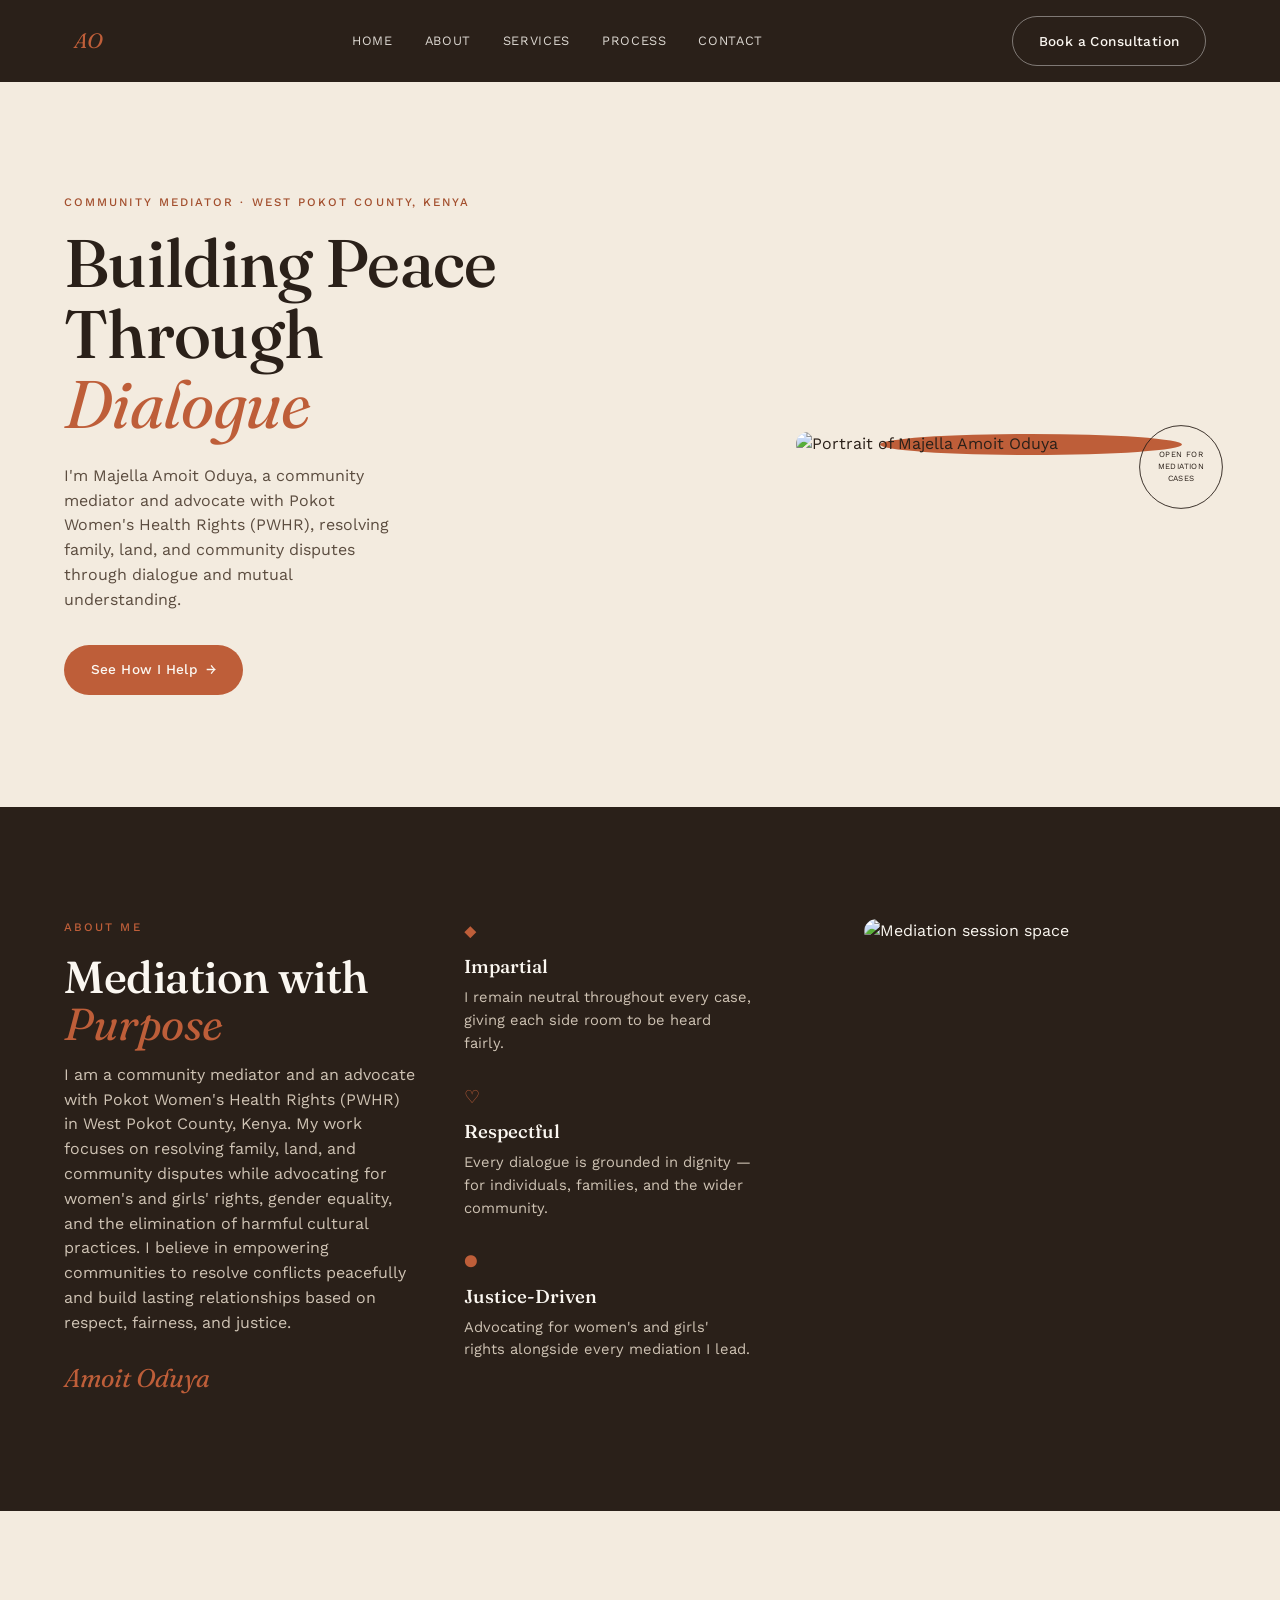
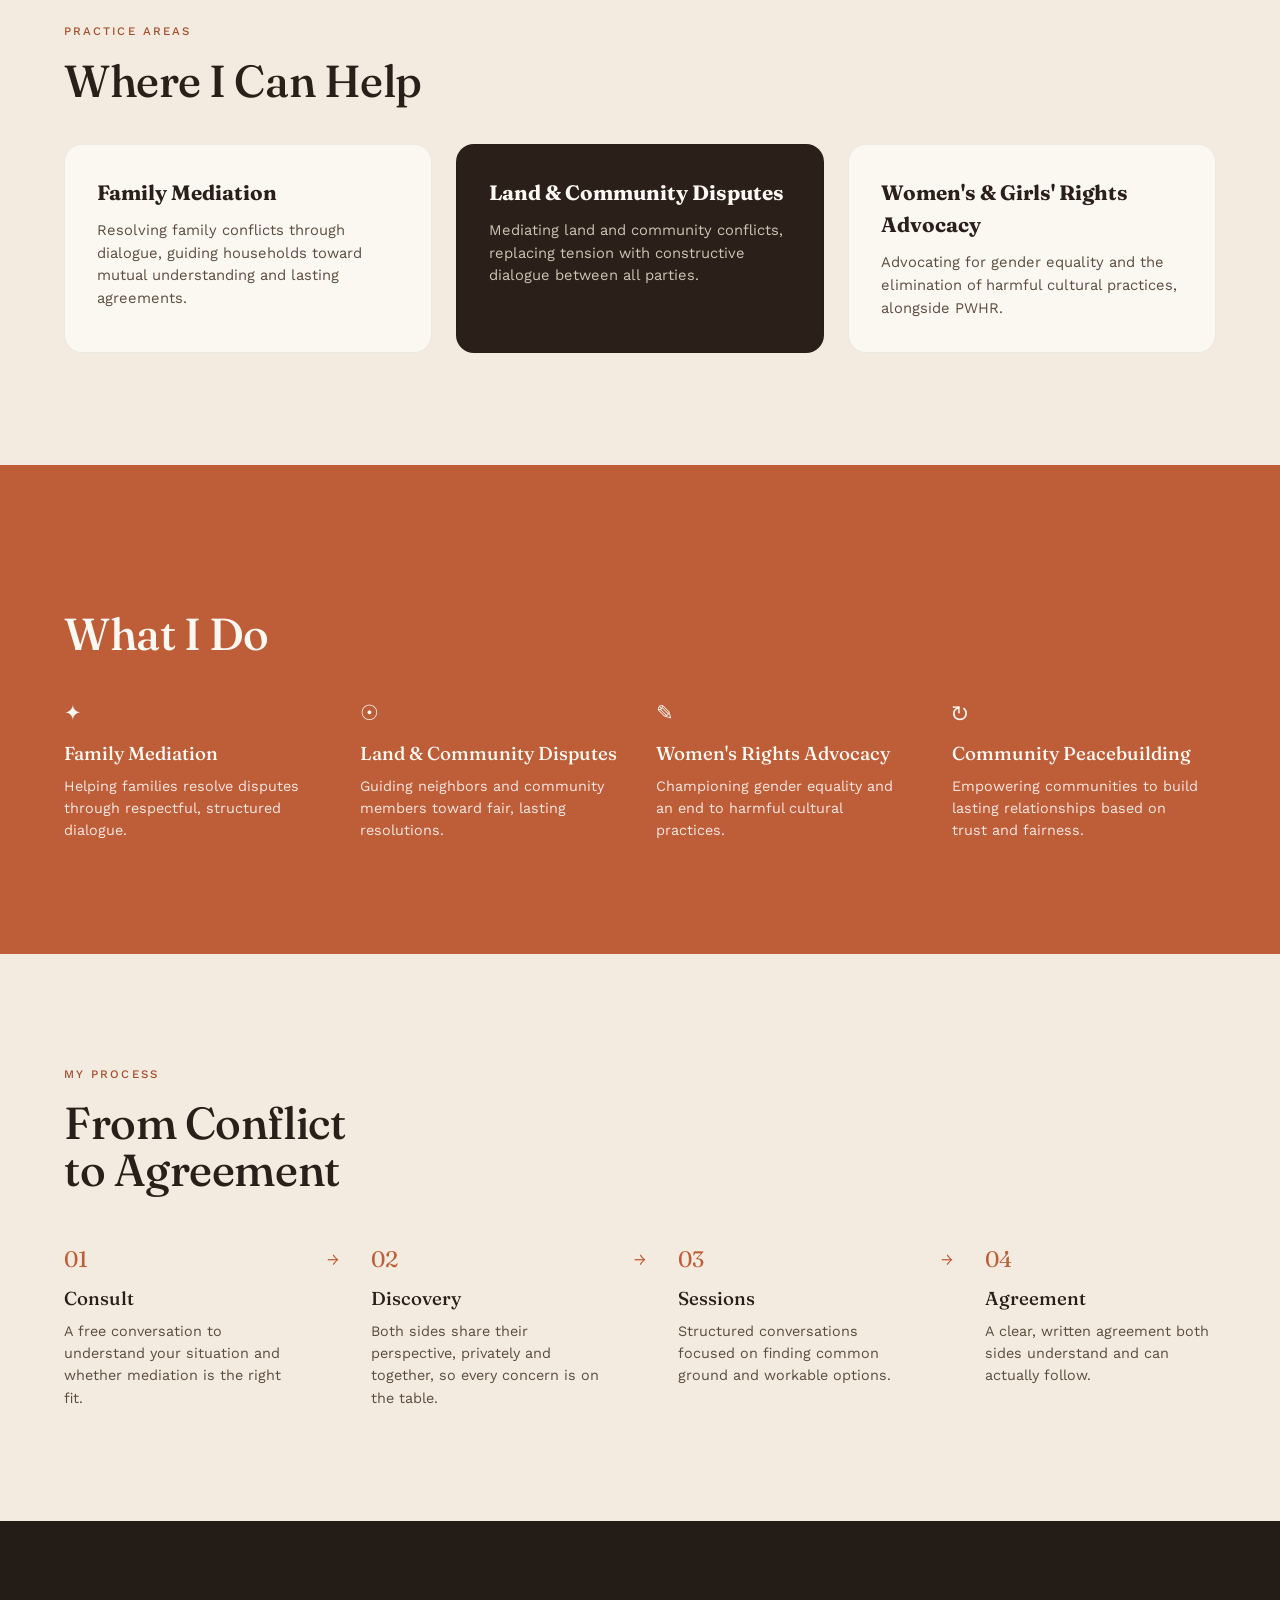
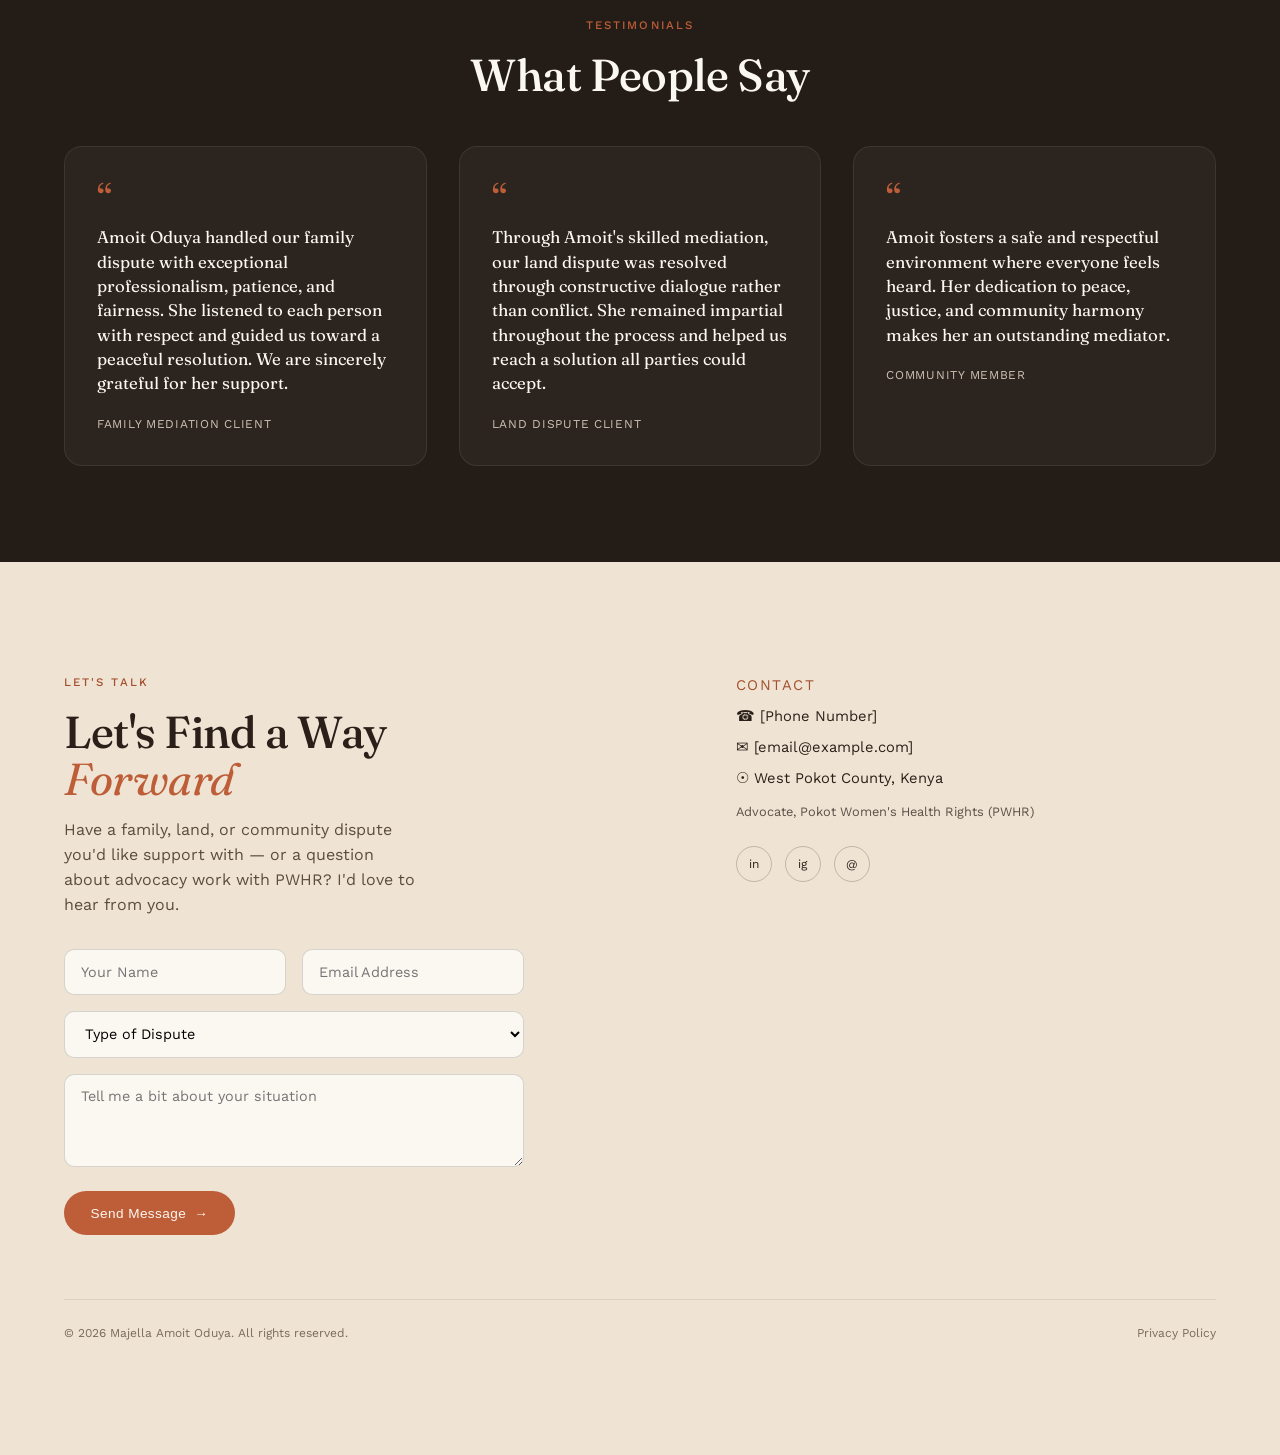
==== index.html @ 59e66deb "Initial version of the mediator portfolio site" ====
<!DOCTYPE html>
<html lang="en">
<head>
<meta charset="UTF-8" />
<meta name="viewport" content="width=device-width, initial-scale=1.0" />
<title>Majella Amoit Oduya | Community Mediator</title>
<meta name="description" content="Majella Amoit Oduya is a community mediator and advocate with Pokot Women's Health Rights (PWHR) in West Pokot County, Kenya, resolving family, land, and community disputes through peaceful dialogue." />

<!-- Google Fonts: Fraunces (display serif) + Work Sans (body/utility sans) -->
<link rel="preconnect" href="https://fonts.googleapis.com">
<link rel="preconnect" href="https://fonts.gstatic.com" crossorigin>
<link href="https://fonts.googleapis.com/css2?family=Fraunces:ital,wght@0,400;0,500;0,600;1,400;1,500&family=Work+Sans:wght@300;400;500;600&display=swap" rel="stylesheet">

<link rel="stylesheet" href="css/style.css" />
</head>
<body>

<!-- ================= NAV ================= -->
<header class="nav">
  <div class="nav__inner">
    <a href="#home" class="nav__logo">AO</a>
    <nav class="nav__links">
      <a href="#home">Home</a>
      <a href="#about">About</a>
      <a href="#services">Services</a>
      <a href="#process">Process</a>
      <a href="#contact">Contact</a>
    </nav>
    <a href="#contact" class="btn btn--outline-light nav__cta">Book a Consultation</a>
    <button class="nav__burger" id="navBurger" aria-label="Open menu" aria-expanded="false">
      <span></span><span></span><span></span>
    </button>
  </div>
</header>

<!-- ================= HERO ================= -->
<section class="hero" id="home">
  <div class="hero__text">
    <p class="eyebrow">COMMUNITY MEDIATOR &middot; WEST POKOT COUNTY, KENYA</p>
    <h1 class="display">
      Building Peace<br />
      Through<br />
      <span class="accent-italic">Dialogue</span>
    </h1>
    <p class="hero__sub">
      I'm Majella Amoit Oduya, a community mediator and advocate with
      Pokot Women's Health Rights (PWHR), resolving family, land, and
      community disputes through dialogue and mutual understanding.
    </p>
    <a href="#services" class="btn btn--solid">See How I Help <span class="arrow">&rarr;</span></a>
  </div>

  <div class="hero__media">
    <div class="hero__blob"></div>
    <img src="images/portrait-placeholder.jpg" alt="Portrait of Majella Amoit Oduya" class="hero__portrait" />
    <div class="hero__badge">
      <svg viewBox="0 0 100 100" class="hero__badge-ring">
        <circle cx="50" cy="50" r="46" fill="none" stroke="currentColor" stroke-width="1"/>
      </svg>
      <span>OPEN FOR MEDIATION CASES</span>
    </div>
  </div>
</section>

<!-- ================= ABOUT ================= -->
<section class="about" id="about">
  <div class="about__left">
    <p class="eyebrow eyebrow--light">ABOUT ME</p>
    <h2 class="display display--md">
      Mediation with<br /><span class="accent-italic">Purpose</span>
    </h2>
    <p class="about__bio">
      I am a community mediator and an advocate with Pokot Women's Health
      Rights (PWHR) in West Pokot County, Kenya. My work focuses on
      resolving family, land, and community disputes while advocating for
      women's and girls' rights, gender equality, and the elimination of
      harmful cultural practices. I believe in empowering communities to
      resolve conflicts peacefully and build lasting relationships based
      on respect, fairness, and justice.
    </p>
    <p class="signature">Amoit Oduya</p>
  </div>

  <div class="about__values">
    <div class="value">
      <span class="value__icon">&#9670;</span>
      <h3>Impartial</h3>
      <p>I remain neutral throughout every case, giving each side room to be heard fairly.</p>
    </div>
    <div class="value">
      <span class="value__icon">&#9825;</span>
      <h3>Respectful</h3>
      <p>Every dialogue is grounded in dignity — for individuals, families, and the wider community.</p>
    </div>
    <div class="value">
      <span class="value__icon">&#9679;</span>
      <h3>Justice-Driven</h3>
      <p>Advocating for women's and girls' rights alongside every mediation I lead.</p>
    </div>
  </div>

  <div class="about__image">
    <img src="images/office-placeholder.jpg" alt="Mediation session space" />
  </div>
</section>

<!-- ================= PRACTICE AREAS ================= -->
<section class="practice" id="practice-areas">
  <div class="practice__head">
    <p class="eyebrow">PRACTICE AREAS</p>
    <h2 class="display display--md">Where I Can Help</h2>
  </div>

  <div class="practice__grid">
    <article class="practice__card">
      <h3>Family Mediation</h3>
      <p>Resolving family conflicts through dialogue, guiding households toward mutual understanding and lasting agreements.</p>
    </article>
    <article class="practice__card practice__card--dark">
      <h3>Land &amp; Community Disputes</h3>
      <p>Mediating land and community conflicts, replacing tension with constructive dialogue between all parties.</p>
    </article>
    <article class="practice__card">
      <h3>Women's &amp; Girls' Rights Advocacy</h3>
      <p>Advocating for gender equality and the elimination of harmful cultural practices, alongside PWHR.</p>
    </article>
  </div>
</section>

<!-- ================= SERVICES (What I Do) ================= -->
<section class="services" id="services">
  <p class="eyebrow eyebrow--light">SERVICES</p>
  <h2 class="display display--md">What I Do</h2>

  <div class="services__grid">
    <div class="service">
      <span class="service__icon">&#10022;</span>
      <h3>Family Mediation</h3>
      <p>Helping families resolve disputes through respectful, structured dialogue.</p>
    </div>
    <div class="service">
      <span class="service__icon">&#9737;</span>
      <h3>Land &amp; Community Disputes</h3>
      <p>Guiding neighbors and community members toward fair, lasting resolutions.</p>
    </div>
    <div class="service">
      <span class="service__icon">&#9998;</span>
      <h3>Women's Rights Advocacy</h3>
      <p>Championing gender equality and an end to harmful cultural practices.</p>
    </div>
    <div class="service">
      <span class="service__icon">&#8635;</span>
      <h3>Community Peacebuilding</h3>
      <p>Empowering communities to build lasting relationships based on trust and fairness.</p>
    </div>
  </div>
</section>

<!-- ================= PROCESS ================= -->
<section class="process" id="process">
  <p class="eyebrow">MY PROCESS</p>
  <h2 class="display display--md">From Conflict<br />to Agreement</h2>

  <div class="process__steps">
    <div class="step">
      <span class="step__num">01</span>
      <h3>Consult</h3>
      <p>A free conversation to understand your situation and whether mediation is the right fit.</p>
    </div>
    <div class="step__arrow">&rarr;</div>
    <div class="step">
      <span class="step__num">02</span>
      <h3>Discovery</h3>
      <p>Both sides share their perspective, privately and together, so every concern is on the table.</p>
    </div>
    <div class="step__arrow">&rarr;</div>
    <div class="step">
      <span class="step__num">03</span>
      <h3>Sessions</h3>
      <p>Structured conversations focused on finding common ground and workable options.</p>
    </div>
    <div class="step__arrow">&rarr;</div>
    <div class="step">
      <span class="step__num">04</span>
      <h3>Agreement</h3>
      <p>A clear, written agreement both sides understand and can actually follow.</p>
    </div>
  </div>
</section>

<!-- ================= TESTIMONIALS ================= -->
<section class="testimonial">
  <p class="eyebrow eyebrow--light" style="text-align:center;">TESTIMONIALS</p>
  <h2 class="display display--md testimonial__head">What People Say</h2>

  <div class="testimonial__grid">
    <article class="testimonial__card">
      <p class="testimonial__quote-mark">&#8220;</p>
      <blockquote>
        Amoit Oduya handled our family dispute with exceptional
        professionalism, patience, and fairness. She listened to each
        person with respect and guided us toward a peaceful resolution.
        We are sincerely grateful for her support.
      </blockquote>
      <p class="testimonial__role">Family Mediation Client</p>
    </article>

    <article class="testimonial__card">
      <p class="testimonial__quote-mark">&#8220;</p>
      <blockquote>
        Through Amoit's skilled mediation, our land dispute was resolved
        through constructive dialogue rather than conflict. She remained
        impartial throughout the process and helped us reach a solution
        all parties could accept.
      </blockquote>
      <p class="testimonial__role">Land Dispute Client</p>
    </article>

    <article class="testimonial__card">
      <p class="testimonial__quote-mark">&#8220;</p>
      <blockquote>
        Amoit fosters a safe and respectful environment where everyone
        feels heard. Her dedication to peace, justice, and community
        harmony makes her an outstanding mediator.
      </blockquote>
      <p class="testimonial__role">Community Member</p>
    </article>
  </div>
</section>

<!-- ================= CONTACT / FOOTER ================= -->
<footer class="contact" id="contact">
  <div class="contact__left">
    <p class="eyebrow">LET'S TALK</p>
    <h2 class="display display--md">
      Let's Find a Way<br /><span class="accent-italic">Forward</span>
    </h2>
    <p class="contact__sub">
      Have a family, land, or community dispute you'd like support with —
      or a question about advocacy work with PWHR? I'd love to hear from you.
    </p>

    <form class="contact__form" id="contactForm">
      <div class="form__row">
        <input type="text" placeholder="Your Name" required />
        <input type="email" placeholder="Email Address" required />
      </div>
      <select required>
        <option value="" disabled selected>Type of Dispute</option>
        <option>Family Dispute</option>
        <option>Land Dispute</option>
        <option>Community Dispute</option>
        <option>Women's / Girls' Rights Matter</option>
        <option>Other</option>
      </select>
      <textarea placeholder="Tell me a bit about your situation" rows="4" required></textarea>
      <button type="submit" class="btn btn--solid">Send Message <span class="arrow">&rarr;</span></button>
    </form>
  </div>

  <div class="contact__right">
    <p class="contact__label">CONTACT</p>
    <p>&#9742; [Phone Number]</p>
    <p>&#9993; [email@example.com]</p>
    <p>&#9737; West Pokot County, Kenya</p>
    <p style="margin-top:0.8rem; font-size:0.8rem; opacity:0.75;">Advocate, Pokot Women's Health Rights (PWHR)</p>

    <div class="contact__social">
      <a href="#" aria-label="LinkedIn">in</a>
      <a href="#" aria-label="Instagram">ig</a>
      <a href="#" aria-label="Email">@</a>
    </div>
  </div>

  <div class="footer__bottom">
    <p>&copy; 2026 Majella Amoit Oduya. All rights reserved.</p>
    <a href="#">Privacy Policy</a>
  </div>
</footer>

<script src="js/main.js"></script>
</body>
</html>
---- css/style.css ----
/* ==========================================================
   DESIGN TOKENS
   Palette pulled directly from the reference: warm cream base,
   espresso-dark contrast sections, one terracotta accent.
   ========================================================== */
:root {
  --cream:      #F3EBDF;
  --cream-2:    #EFE4D4;
  --espresso:   #2A2019;
  --espresso-2: #241C16;
  --terracotta: #BE5E39;
  --terracotta-dark: #A34F2E;
  --ink:        #2A2019;
  --paper:      #FBF7F1;

  --font-display: "Fraunces", serif;
  --font-body: "Work Sans", sans-serif;

  --max-width: 1180px;
  --radius-pill: 999px;
  --radius-md: 18px;
}

/* ==========================================================
   RESET / BASE
   ========================================================== */
* { box-sizing: border-box; margin: 0; padding: 0; }

html { scroll-behavior: smooth; }

body {
  font-family: var(--font-body);
  color: var(--ink);
  background: var(--cream);
  line-height: 1.55;
  -webkit-font-smoothing: antialiased;
}

img { max-width: 100%; display: block; }

a { color: inherit; text-decoration: none; }

section, header, footer { position: relative; }

/* Shared section padding rhythm */
.hero, .about, .practice, .services, .process, .contact {
  padding: 5rem 1.5rem;
}
@media (min-width: 900px) {
  .hero, .about, .practice, .services, .process, .contact {
    padding: 7rem 4rem;
  }
}

/* Typography helpers */
.eyebrow {
  font-size: 0.72rem;
  letter-spacing: 0.18em;
  text-transform: uppercase;
  color: var(--terracotta-dark);
  font-weight: 500;
  margin-bottom: 1rem;
}
.eyebrow--light { color: var(--terracotta); }

.display {
  font-family: var(--font-display);
  font-weight: 500;
  line-height: 1.05;
  font-size: clamp(2.4rem, 6vw, 4.2rem);
  letter-spacing: -0.01em;
}
.display--md { font-size: clamp(2rem, 4.2vw, 2.8rem); }

.accent-italic {
  font-style: italic;
  color: var(--terracotta);
  font-weight: 400;
}

.signature {
  font-family: var(--font-display);
  font-style: italic;
  font-size: 1.6rem;
  color: var(--terracotta);
  margin-top: 1.5rem;
}

/* Buttons */
.btn {
  display: inline-flex;
  align-items: center;
  gap: 0.5rem;
  padding: 0.85rem 1.6rem;
  border-radius: var(--radius-pill);
  font-size: 0.85rem;
  letter-spacing: 0.03em;
  font-weight: 500;
  border: 1px solid transparent;
  cursor: pointer;
  transition: transform 0.15s ease, background 0.2s ease, color 0.2s ease;
}
.btn:hover { transform: translateY(-2px); }
.btn--solid {
  background: var(--terracotta);
  color: var(--paper);
}
.btn--solid:hover { background: var(--terracotta-dark); }
.btn--outline-light {
  border-color: rgba(255,255,255,0.4);
  color: var(--paper);
}
.btn--outline-light:hover { background: rgba(255,255,255,0.1); }
.arrow { transition: transform 0.15s ease; }
.btn:hover .arrow { transform: translateX(3px); }

/* ==========================================================
   NAV
   ========================================================== */
.nav {
  background: var(--espresso);
  color: var(--paper);
  position: sticky;
  top: 0;
  z-index: 50;
}
.nav__inner {
  max-width: var(--max-width);
  margin: 0 auto;
  display: flex;
  align-items: center;
  justify-content: space-between;
  padding: 1rem 1.5rem;
}
.nav__logo {
  font-family: var(--font-display);
  font-style: italic;
  color: var(--terracotta);
  font-size: 1.3rem;
}
.nav__links {
  display: none;
  gap: 2rem;
  font-size: 0.8rem;
  letter-spacing: 0.05em;
  text-transform: uppercase;
}
.nav__links a { opacity: 0.85; }
.nav__links a:hover { opacity: 1; color: var(--terracotta); }
.nav__cta { display: none; }
.nav__burger {
  background: none;
  border: none;
  width: 28px;
  height: 20px;
  position: relative;
  cursor: pointer;
}
.nav__burger span {
  position: absolute;
  left: 0; right: 0;
  height: 2px;
  background: var(--paper);
}
.nav__burger span:nth-child(1) { top: 0; }
.nav__burger span:nth-child(2) { top: 9px; }
.nav__burger span:nth-child(3) { top: 18px; }

@media (min-width: 900px) {
  .nav__links { display: flex; }
  .nav__cta { display: inline-flex; }
  .nav__burger { display: none; }
}

/* ==========================================================
   HERO
   ========================================================== */
.hero {
  display: flex;
  flex-direction: column;
  gap: 3rem;
  align-items: center;
  background: var(--cream);
}
.hero__sub {
  max-width: 34ch;
  margin: 1.5rem 0 2rem;
  color: #5b4c3f;
}
.hero__media {
  position: relative;
  width: 100%;
  max-width: 420px;
}
.hero__blob {
  position: absolute;
  inset: 8% 8% 8% 20%;
  background: var(--terracotta);
  border-radius: 50%;
  z-index: 0;
}
.hero__portrait {
  position: relative;
  z-index: 1;
  border-radius: 12px;
  width: 100%;
}
.hero__badge {
  position: absolute;
  top: -10px;
  right: -10px;
  width: 90px;
  height: 90px;
  z-index: 2;
  color: var(--ink);
  display: none;
}
.hero__badge span {
  position: absolute;
  inset: 0;
  display: flex;
  align-items: center;
  justify-content: center;
  text-align: center;
  font-size: 0.5rem;
  letter-spacing: 0.05em;
  padding: 1rem;
}

@media (min-width: 900px) {
  .hero { flex-direction: row; justify-content: space-between; text-align: left; }
  .hero__text { flex: 1; }
  .hero__media { flex: 1; }
  .hero__badge { display: block; }
}

/* ==========================================================
   ABOUT (dark section)
   ========================================================== */
.about {
  background: var(--espresso);
  color: var(--paper);
  display: grid;
  gap: 3rem;
  grid-template-columns: 1fr;
}
.about__bio { color: #cfc3b4; max-width: 42ch; margin-top: 1rem; }
.value { margin-bottom: 1.8rem; }
.value__icon { color: var(--terracotta); font-size: 1.1rem; }
.value h3 { font-family: var(--font-display); font-weight: 500; margin: 0.4rem 0 0.3rem; }
.value p { color: #cfc3b4; font-size: 0.92rem; max-width: 32ch; }
.about__image img { border-radius: var(--radius-md); }

@media (min-width: 900px) {
  .about {
    grid-template-columns: 1fr 1fr 1fr;
    align-items: start;
  }
}

/* ==========================================================
   PRACTICE AREAS
   ========================================================== */
.practice__head { margin-bottom: 2.5rem; }
.practice__grid {
  display: grid;
  gap: 1.5rem;
  grid-template-columns: 1fr;
}
.practice__card {
  background: var(--paper);
  border-radius: var(--radius-md);
  padding: 2rem;
  border: 1px solid rgba(0,0,0,0.06);
}
.practice__card h3 {
  font-family: var(--font-display);
  font-size: 1.3rem;
  margin-bottom: 0.6rem;
}
.practice__card p { color: #5b4c3f; font-size: 0.92rem; }
.practice__card--dark {
  background: var(--espresso);
  color: var(--paper);
}
.practice__card--dark p { color: #cfc3b4; }

@media (min-width: 900px) {
  .practice__grid { grid-template-columns: repeat(3, 1fr); }
}

/* ==========================================================
   SERVICES (terracotta section)
   ========================================================== */
.services {
  background: var(--terracotta);
  color: var(--paper);
}
.services__grid {
  margin-top: 2.5rem;
  display: grid;
  gap: 2rem;
  grid-template-columns: 1fr;
}
.service__icon { font-size: 1.3rem; }
.service h3 {
  font-family: var(--font-display);
  font-weight: 500;
  margin: 0.6rem 0 0.4rem;
}
.service p { font-size: 0.9rem; color: rgba(255,255,255,0.85); max-width: 28ch; }

@media (min-width: 900px) {
  .services__grid { grid-template-columns: repeat(4, 1fr); }
}

/* ==========================================================
   PROCESS
   ========================================================== */
.process { background: var(--cream); }
.process__steps {
  margin-top: 3rem;
  display: grid;
  gap: 2rem;
  grid-template-columns: 1fr;
  align-items: start;
}
.step__num {
  font-family: var(--font-display);
  color: var(--terracotta);
  font-size: 1.4rem;
  display: block;
  margin-bottom: 0.5rem;
}
.step h3 { font-family: var(--font-display); font-weight: 500; margin-bottom: 0.4rem; }
.step p { font-size: 0.9rem; color: #5b4c3f; max-width: 26ch; }
.step__arrow { display: none; color: var(--terracotta); }

@media (min-width: 900px) {
  .process__steps {
    grid-template-columns: 1fr auto 1fr auto 1fr auto 1fr;
  }
  .step__arrow { display: block; margin-top: 0.4rem; }
}

/* ==========================================================
   TESTIMONIAL
   ========================================================== */
.testimonial {
  background: var(--espresso-2);
  color: var(--paper);
  padding: 4rem 1.5rem;
  text-align: center;
}
.testimonial__head { margin-bottom: 3rem; }
.testimonial__grid {
  display: grid;
  gap: 2rem;
  grid-template-columns: 1fr;
  text-align: left;
  max-width: var(--max-width);
  margin: 0 auto;
}
.testimonial__card {
  background: rgba(255,255,255,0.04);
  border: 1px solid rgba(255,255,255,0.08);
  border-radius: var(--radius-md);
  padding: 2rem;
}
.testimonial__quote-mark {
  font-family: var(--font-display);
  color: var(--terracotta);
  font-size: 2.4rem;
  line-height: 1;
  margin-bottom: 0.5rem;
}
.testimonial blockquote {
  font-family: var(--font-display);
  font-size: 1.05rem;
  font-weight: 400;
  line-height: 1.45;
  margin-bottom: 1.2rem;
}
.testimonial__role {
  font-size: 0.75rem;
  letter-spacing: 0.06em;
  text-transform: uppercase;
  color: #cfc3b4;
}

@media (min-width: 900px) {
  .testimonial { padding: 6rem 4rem; }
  .testimonial__head { text-align: center; }
  .testimonial__grid { grid-template-columns: repeat(3, 1fr); }
}

/* ==========================================================
   CONTACT / FOOTER
   ========================================================== */
.contact {
  background: var(--cream-2);
  display: grid;
  gap: 3rem;
  grid-template-columns: 1fr;
}
.contact__sub { color: #5b4c3f; max-width: 36ch; margin: 1rem 0 2rem; }

.contact__form {
  display: flex;
  flex-direction: column;
  gap: 1rem;
  max-width: 460px;
}
.form__row { display: flex; gap: 1rem; flex-wrap: wrap; }
.form__row input { flex: 1; min-width: 140px; }

.contact__form input,
.contact__form select,
.contact__form textarea {
  font-family: var(--font-body);
  padding: 0.85rem 1rem;
  border-radius: 10px;
  border: 1px solid rgba(0,0,0,0.15);
  background: var(--paper);
  font-size: 0.9rem;
}
.contact__form button { align-self: flex-start; margin-top: 0.5rem; }

.contact__label { font-size: 0.75rem; letter-spacing: 0.1em; color: var(--terracotta-dark); margin-bottom: 0.8rem; }
.contact__right p { font-size: 0.92rem; margin-bottom: 0.5rem; }
.contact__social { display: flex; gap: 0.8rem; margin-top: 1.5rem; }
.contact__social a {
  width: 36px; height: 36px;
  border-radius: 50%;
  border: 1px solid rgba(0,0,0,0.2);
  display: flex;
  align-items: center;
  justify-content: center;
  font-size: 0.75rem;
}

.footer__bottom {
  grid-column: 1 / -1;
  display: flex;
  justify-content: space-between;
  flex-wrap: wrap;
  gap: 0.5rem;
  font-size: 0.75rem;
  color: #7a6a5a;
  border-top: 1px solid rgba(0,0,0,0.08);
  padding-top: 1.5rem;
  margin-top: 1rem;
}

@media (min-width: 900px) {
  .contact { grid-template-columns: 1.3fr 1fr; }
}

/* Respect reduced motion preference */
@media (prefers-reduced-motion: reduce) {
  html { scroll-behavior: auto; }
  .btn, .arrow { transition: none; }
}

/* Visible keyboard focus */
a:focus-visible, button:focus-visible, input:focus-visible, select:focus-visible, textarea:focus-visible {
  outline: 2px solid var(--terracotta);
  outline-offset: 2px;
}
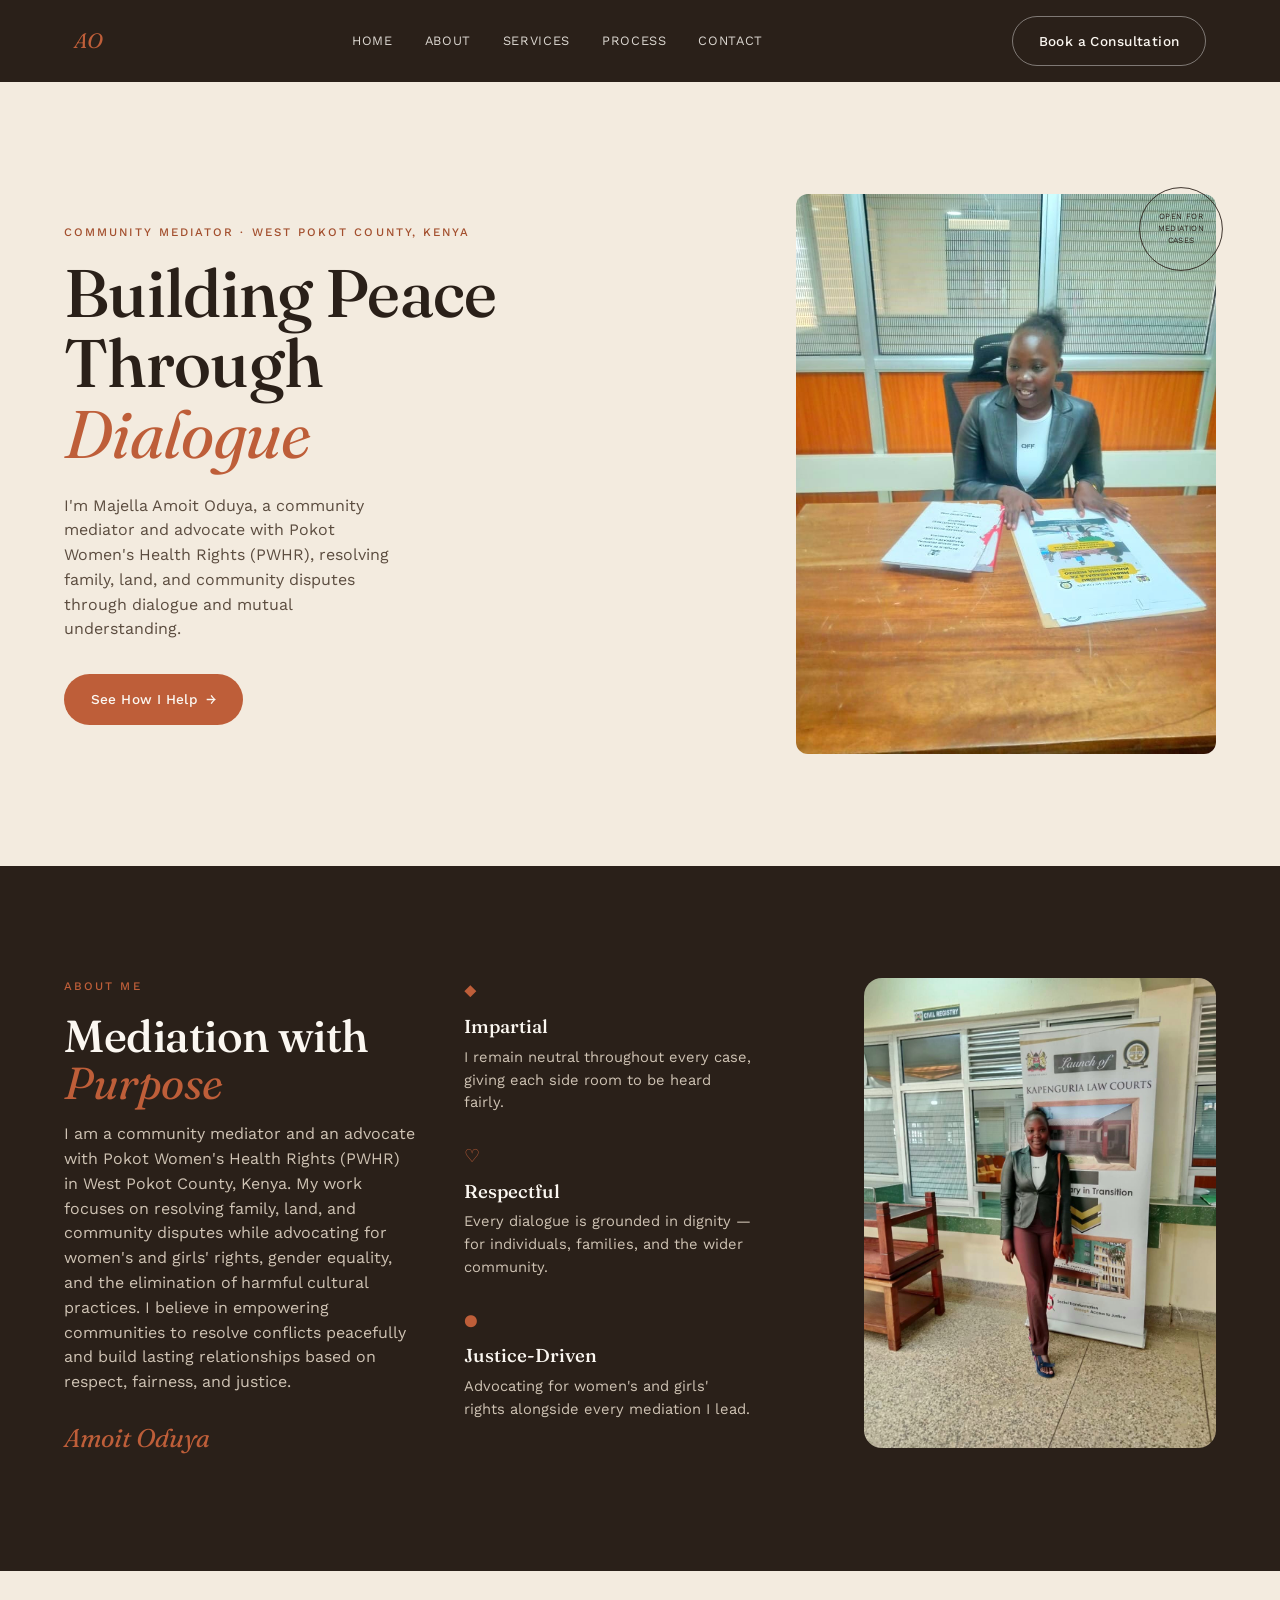
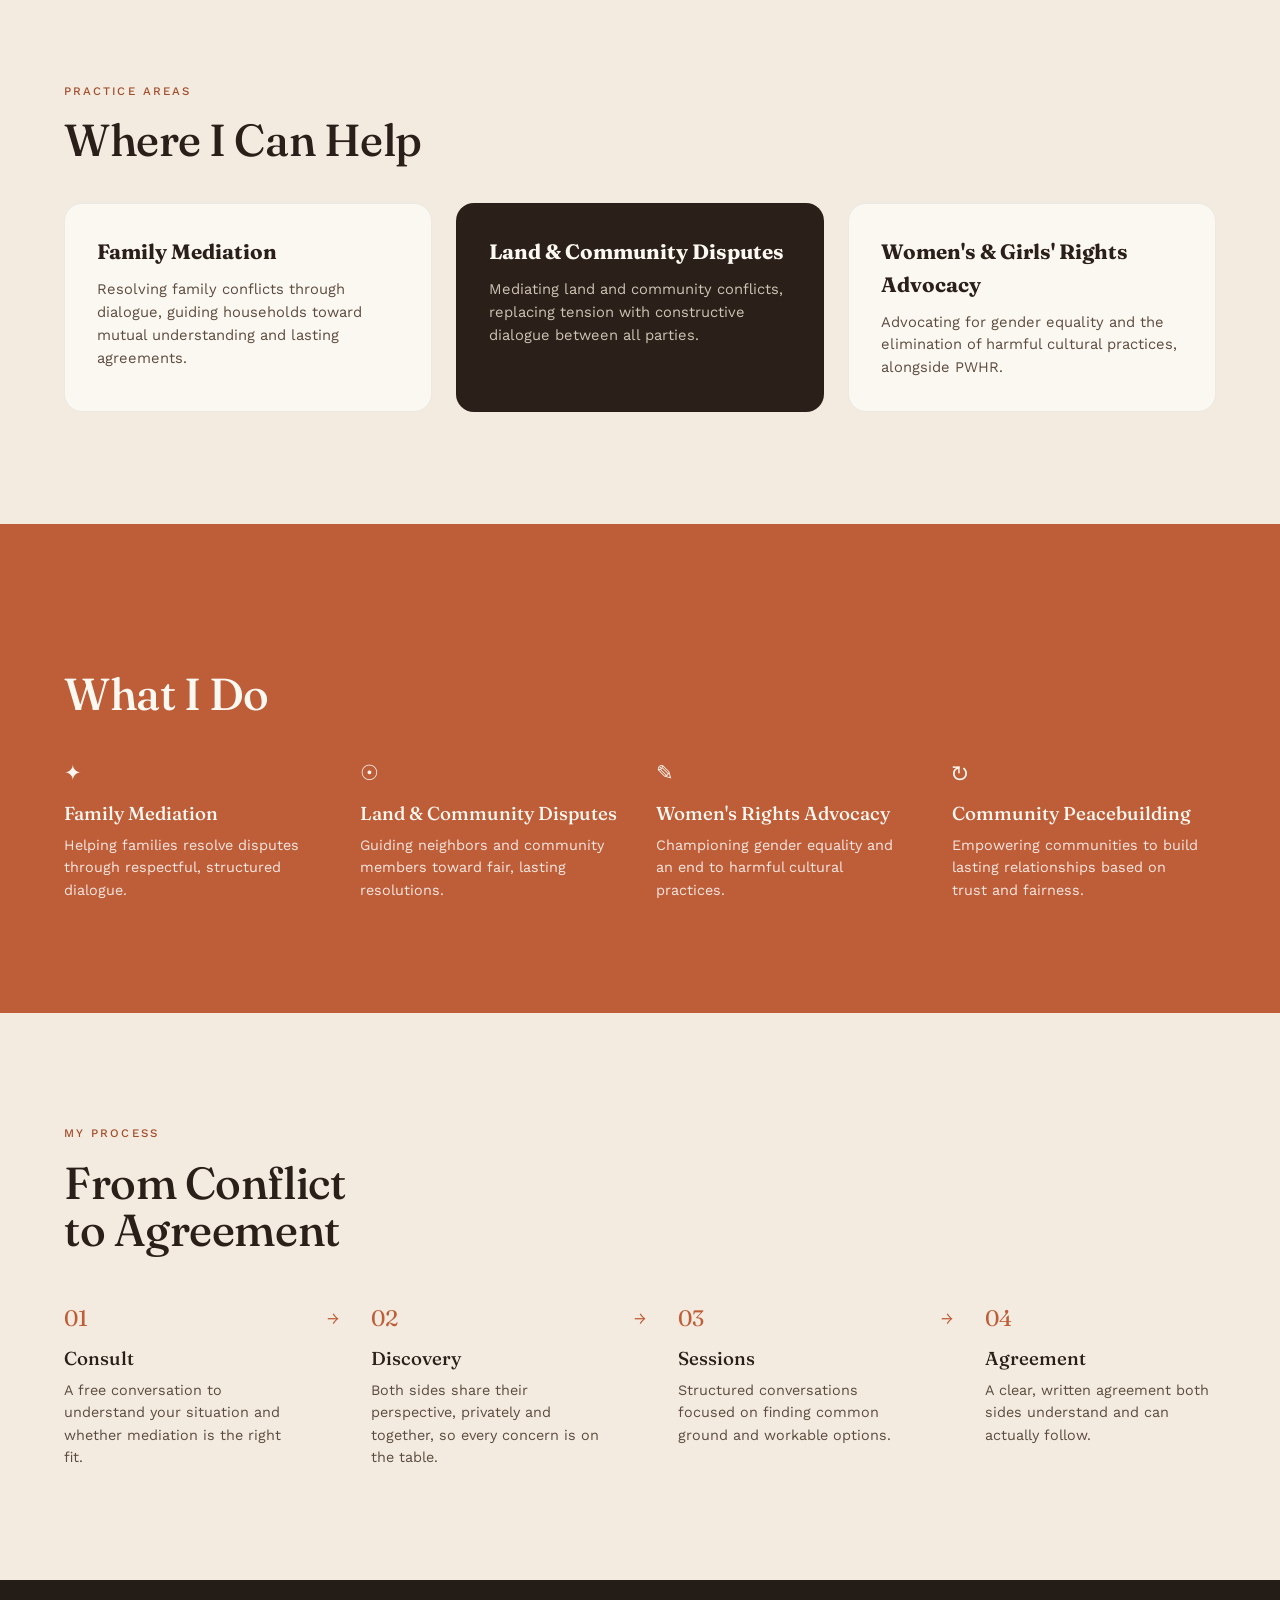
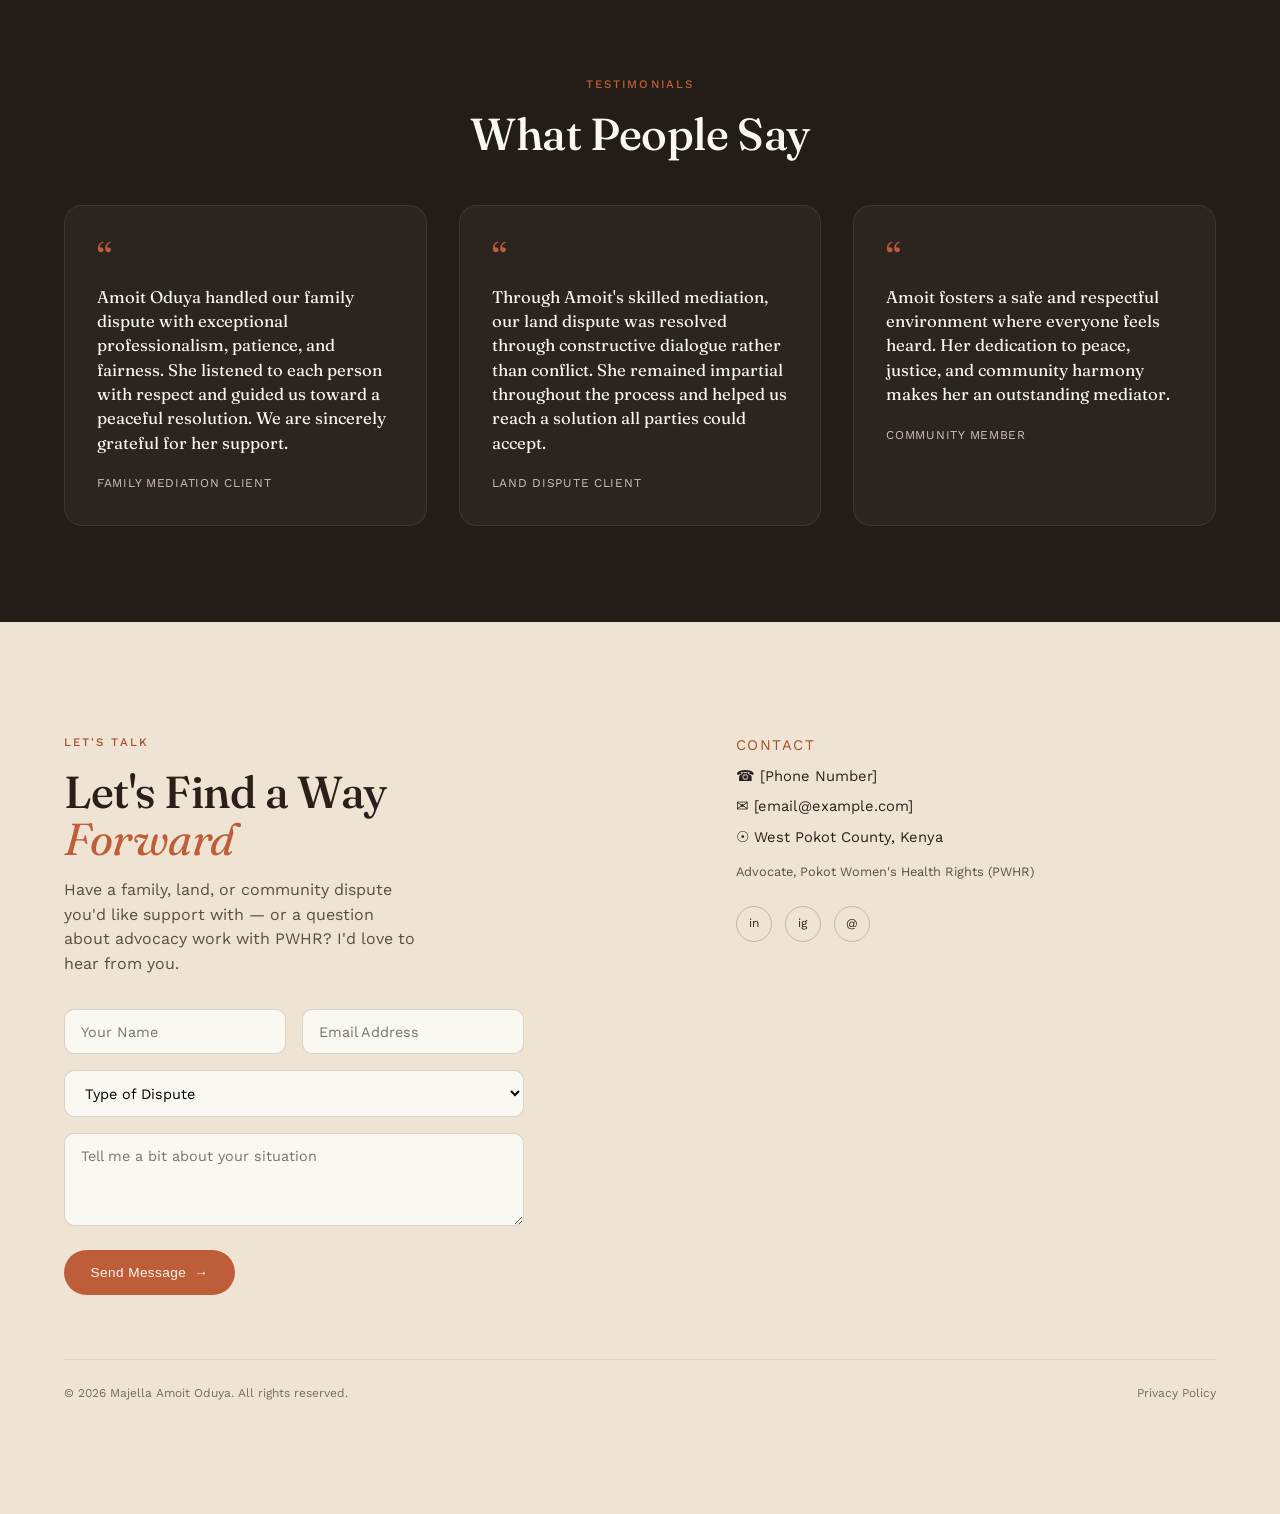
==== commit 999a690d: "Add real photos of Amoit and update image paths" ====
--- a/index.html
+++ b/index.html
@@ -52,7 +52,7 @@
 
   <div class="hero__media">
     <div class="hero__blob"></div>
-    <img src="images/portrait-placeholder.jpg" alt="Portrait of Majella Amoit Oduya" class="hero__portrait" />
+    <img src="images/portrait.jpg" alt="Portrait of Majella Amoit Oduya" class="hero__portrait" />
     <div class="hero__badge">
       <svg viewBox="0 0 100 100" class="hero__badge-ring">
         <circle cx="50" cy="50" r="46" fill="none" stroke="currentColor" stroke-width="1"/>
@@ -100,7 +100,7 @@
   </div>
 
   <div class="about__image">
-    <img src="images/office-placeholder.jpg" alt="Mediation session space" />
+    <img src="images/office.jpg" alt="Mediation session space" />
   </div>
 </section>
 
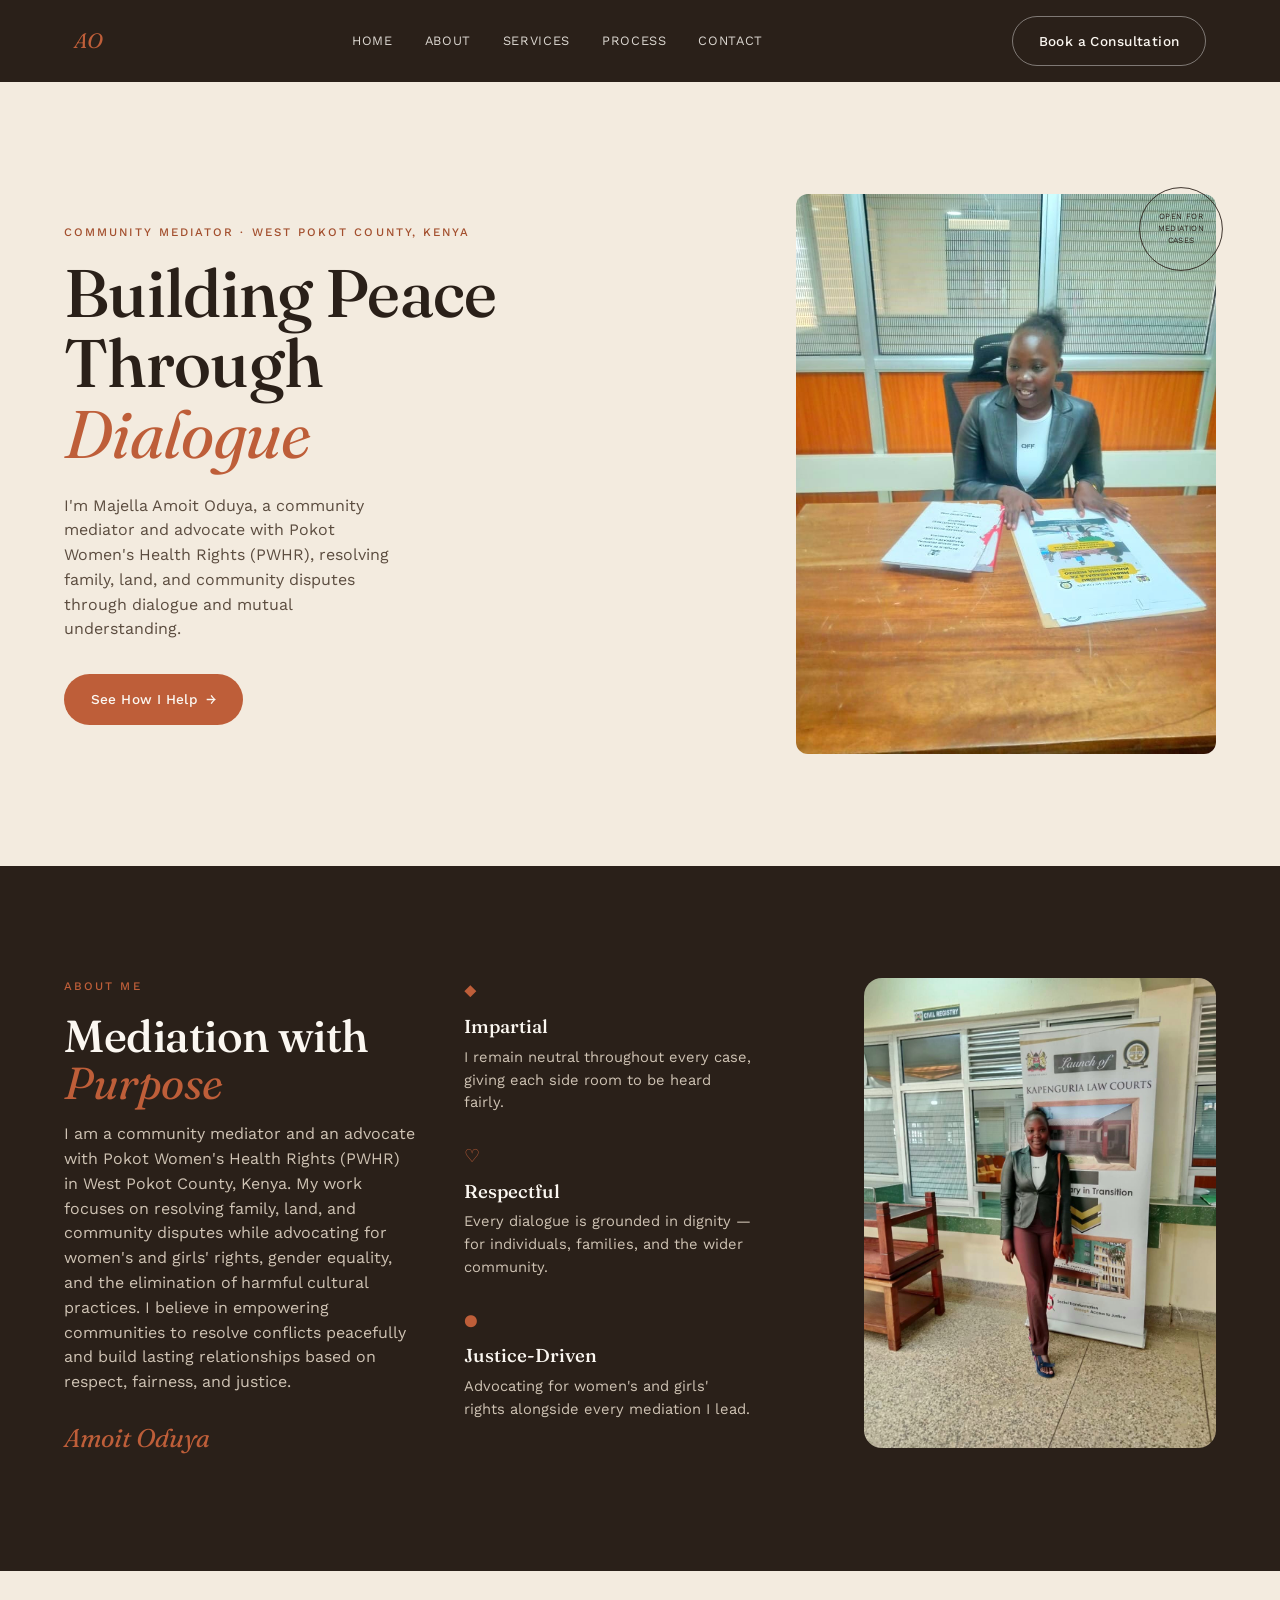
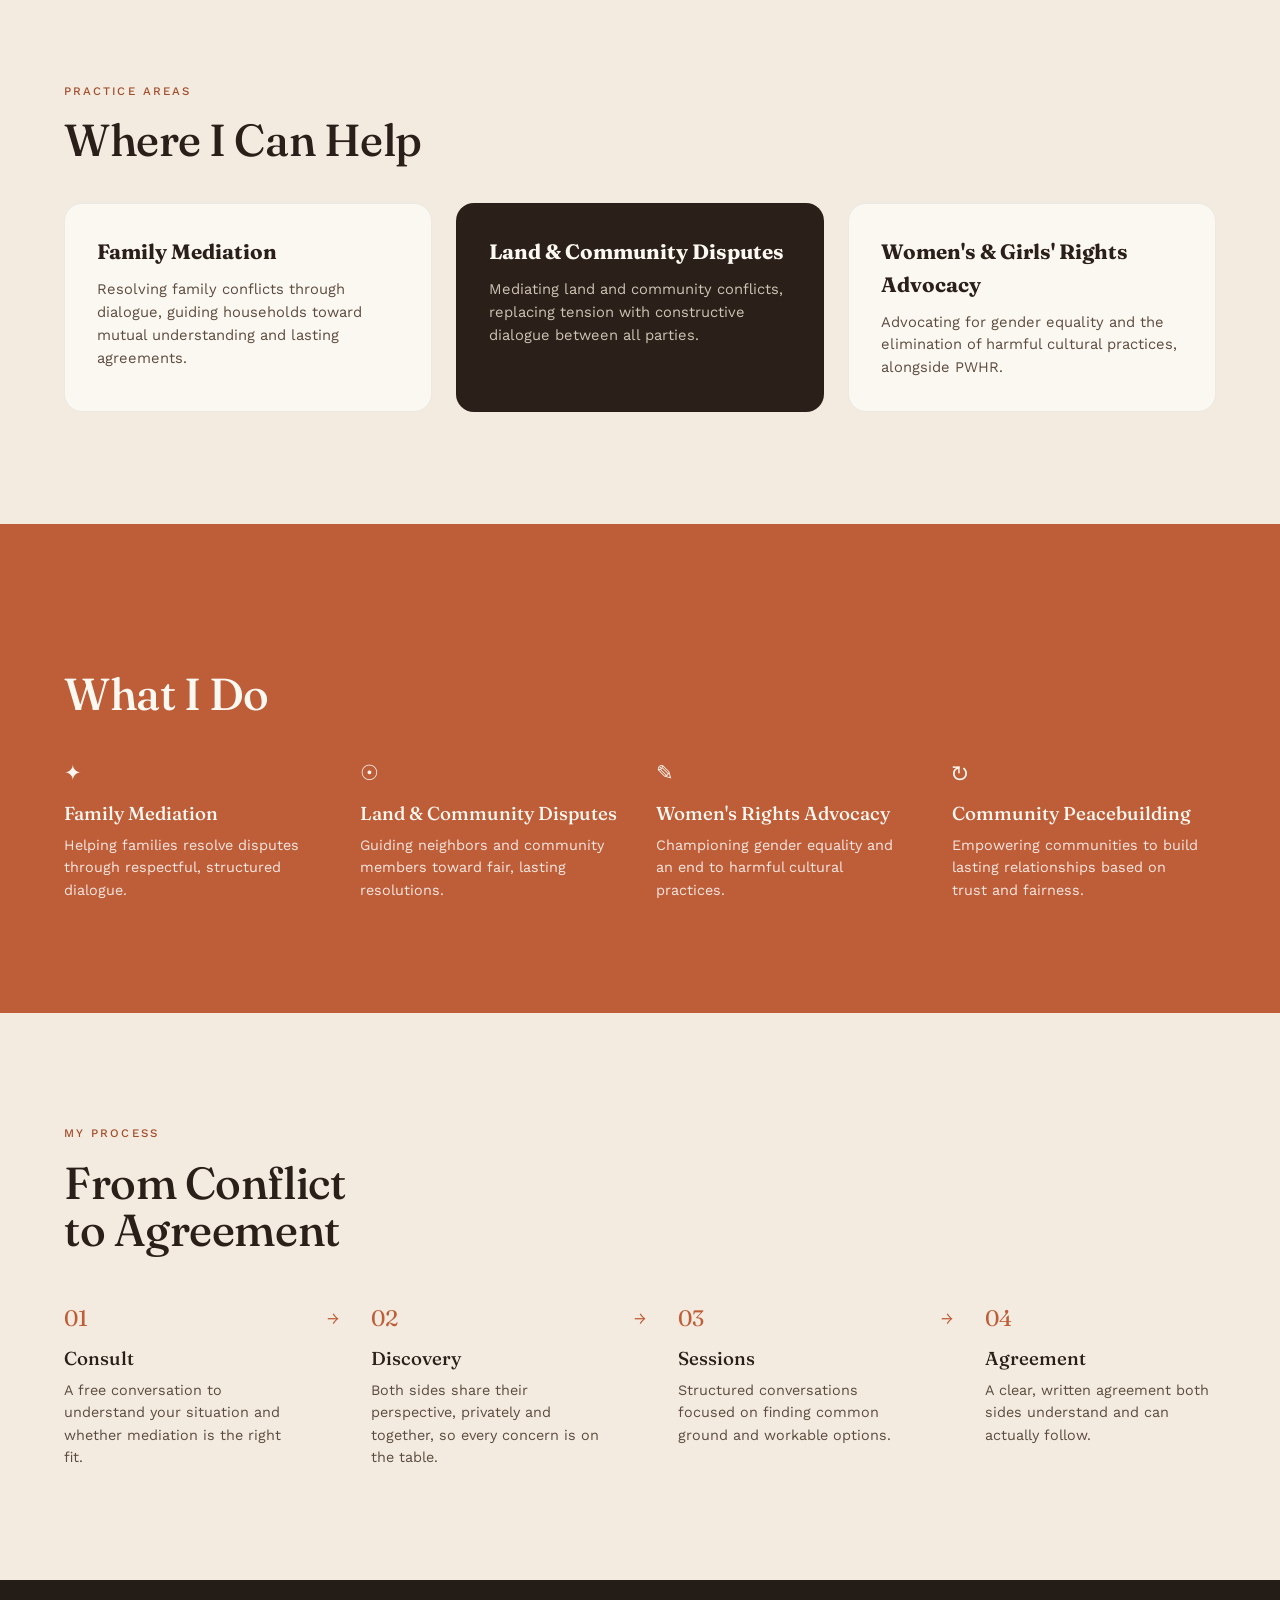
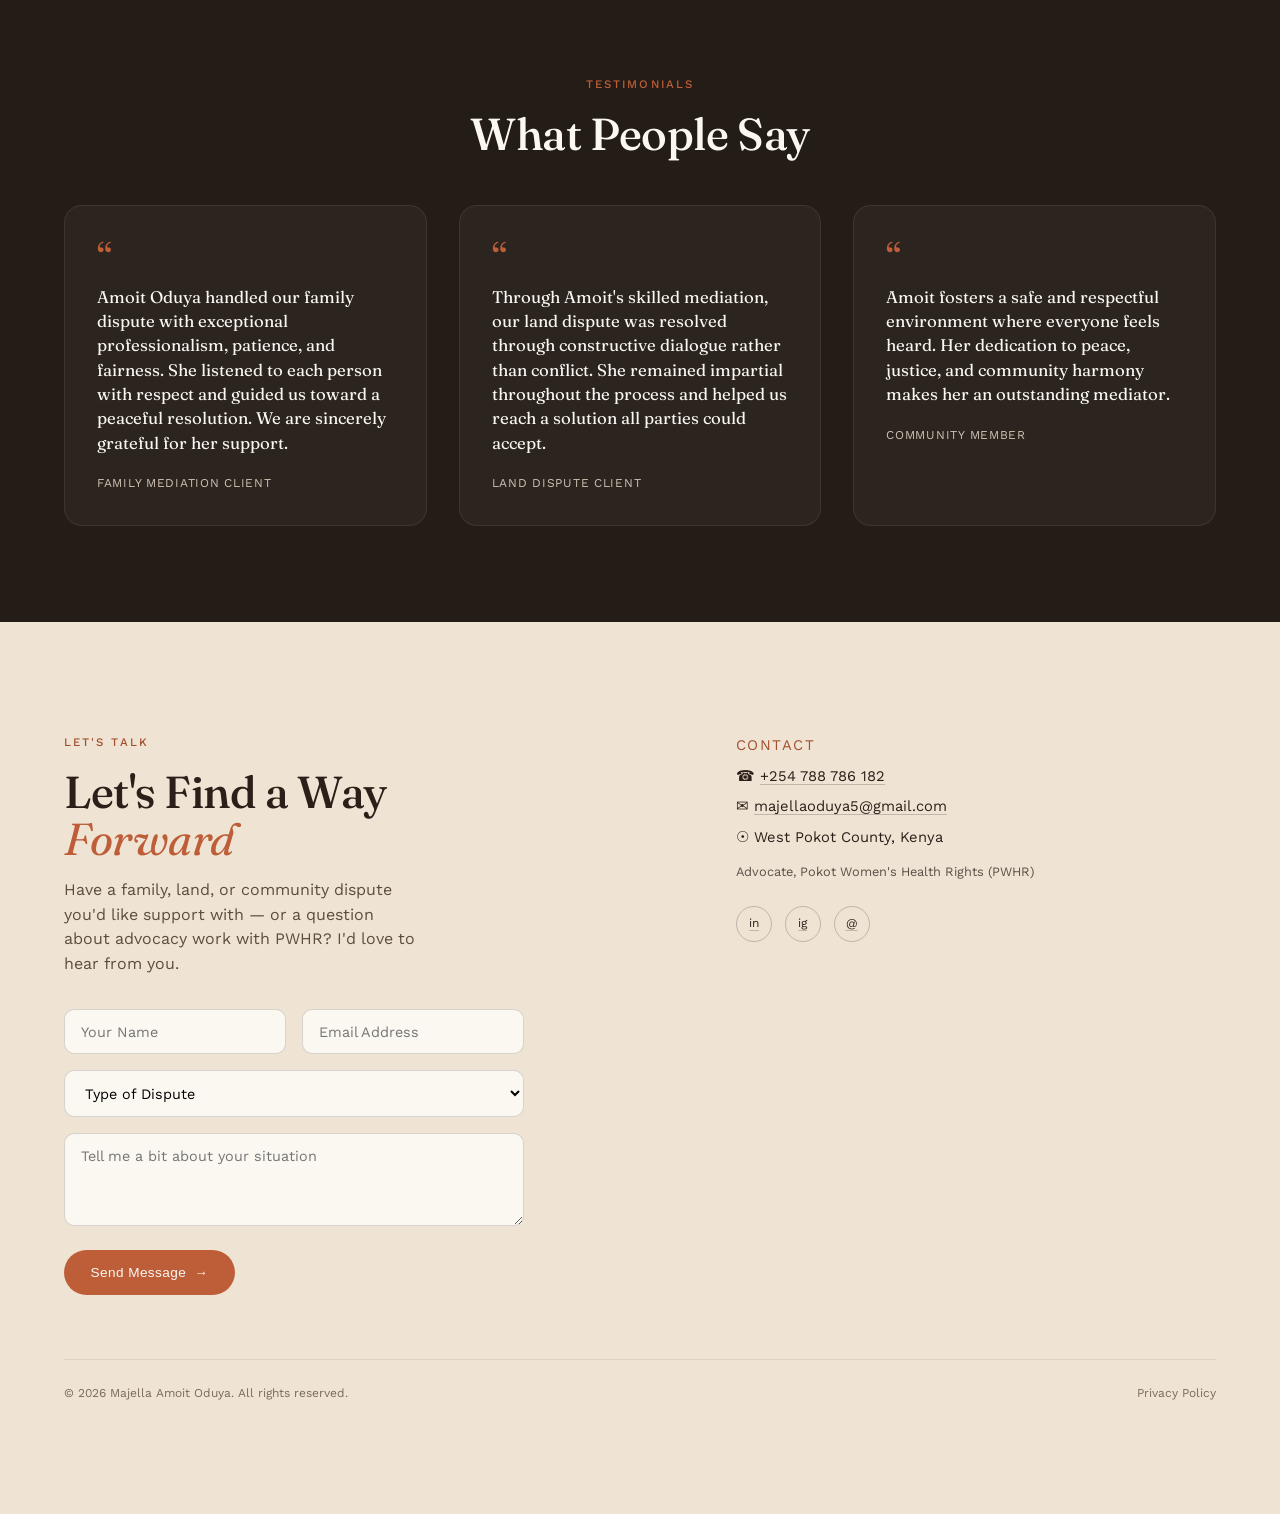
==== commit 53275750: "Add real contact info" ====
--- a/index.html
+++ b/index.html
@@ -260,8 +260,8 @@
 
   <div class="contact__right">
     <p class="contact__label">CONTACT</p>
-    <p>&#9742; [Phone Number]</p>
-    <p>&#9993; [email@example.com]</p>
+    <p>&#9742; <a href="tel:+254788786182">+254 788 786 182</a></p>
+    <p>&#9993; <a href="mailto:majellaoduya5@gmail.com">majellaoduya5@gmail.com</a></p>
     <p>&#9737; West Pokot County, Kenya</p>
     <p style="margin-top:0.8rem; font-size:0.8rem; opacity:0.75;">Advocate, Pokot Women's Health Rights (PWHR)</p>
 
--- a/css/style.css
+++ b/css/style.css
@@ -428,6 +428,8 @@
 
 .contact__label { font-size: 0.75rem; letter-spacing: 0.1em; color: var(--terracotta-dark); margin-bottom: 0.8rem; }
 .contact__right p { font-size: 0.92rem; margin-bottom: 0.5rem; }
+.contact__right a { text-decoration: underline; text-decoration-color: rgba(0,0,0,0.2); text-underline-offset: 3px; }
+.contact__right a:hover { color: var(--terracotta-dark); }
 .contact__social { display: flex; gap: 0.8rem; margin-top: 1.5rem; }
 .contact__social a {
   width: 36px; height: 36px;
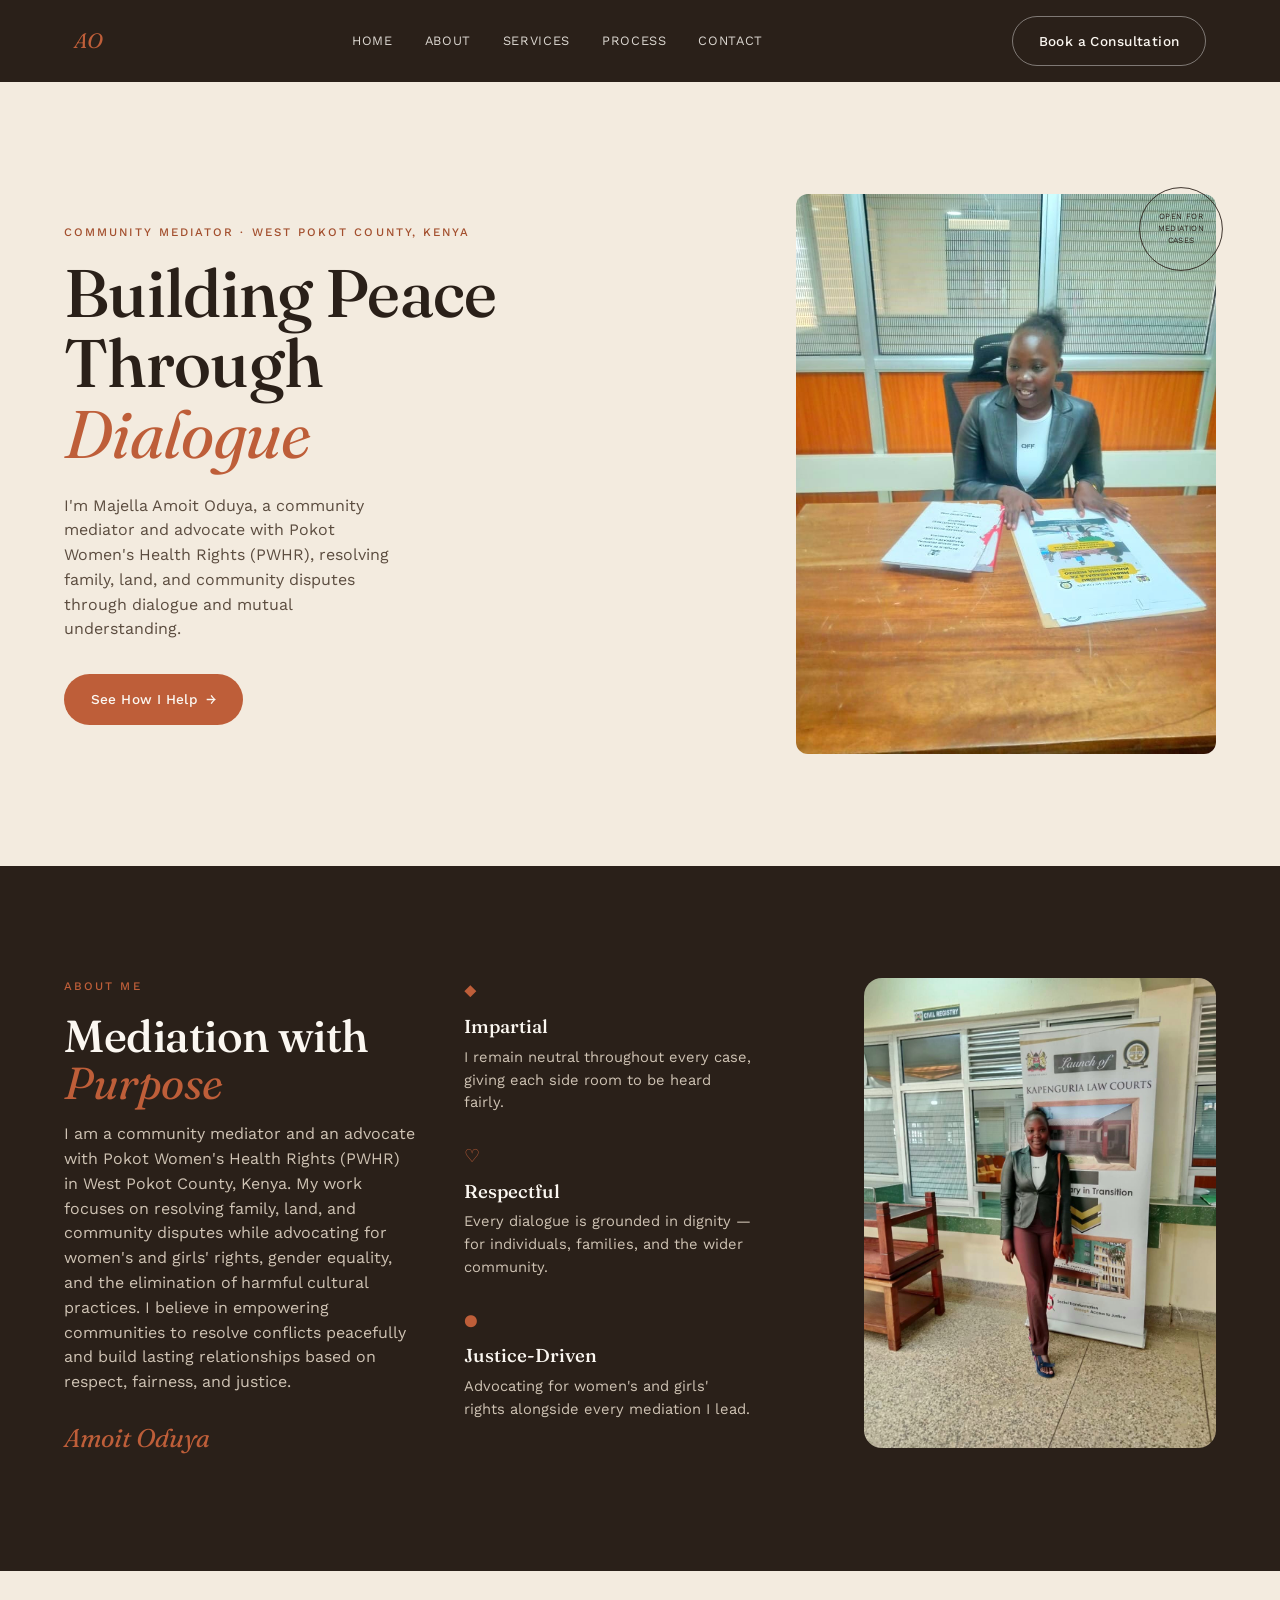
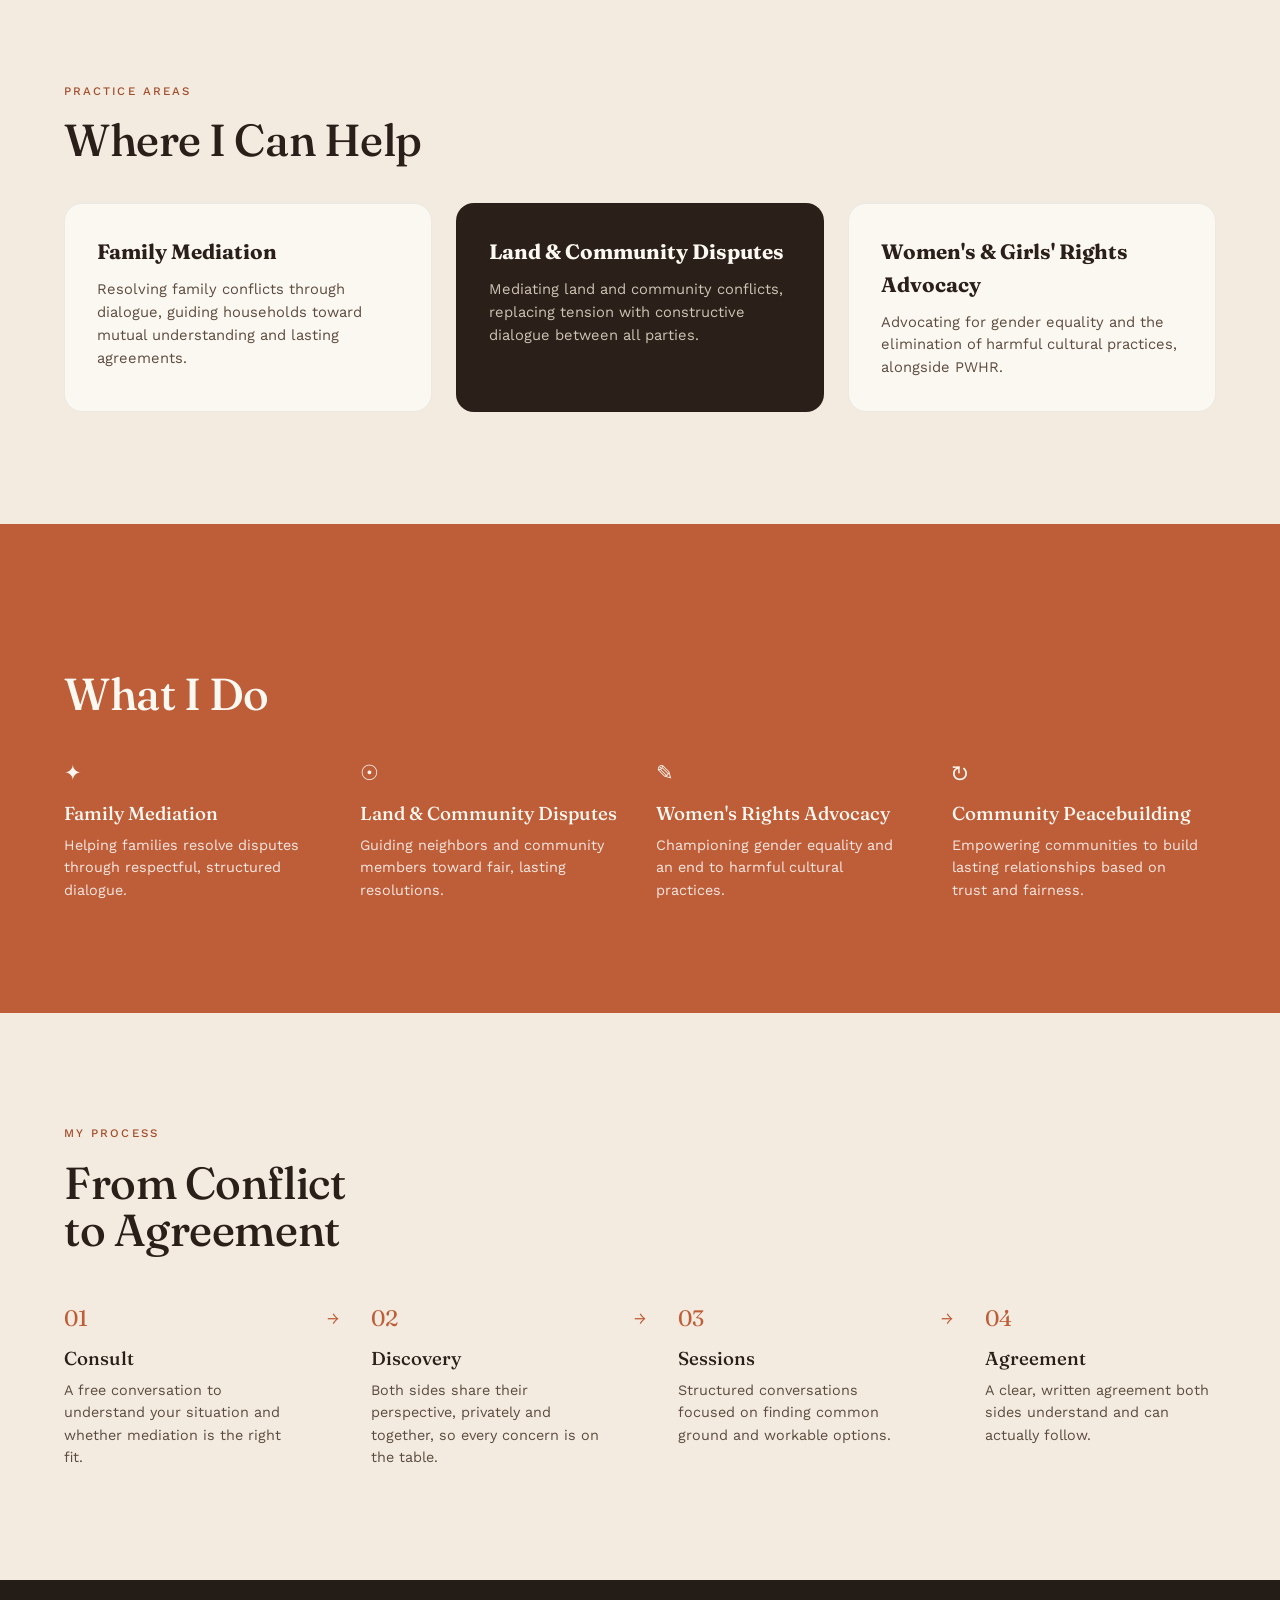
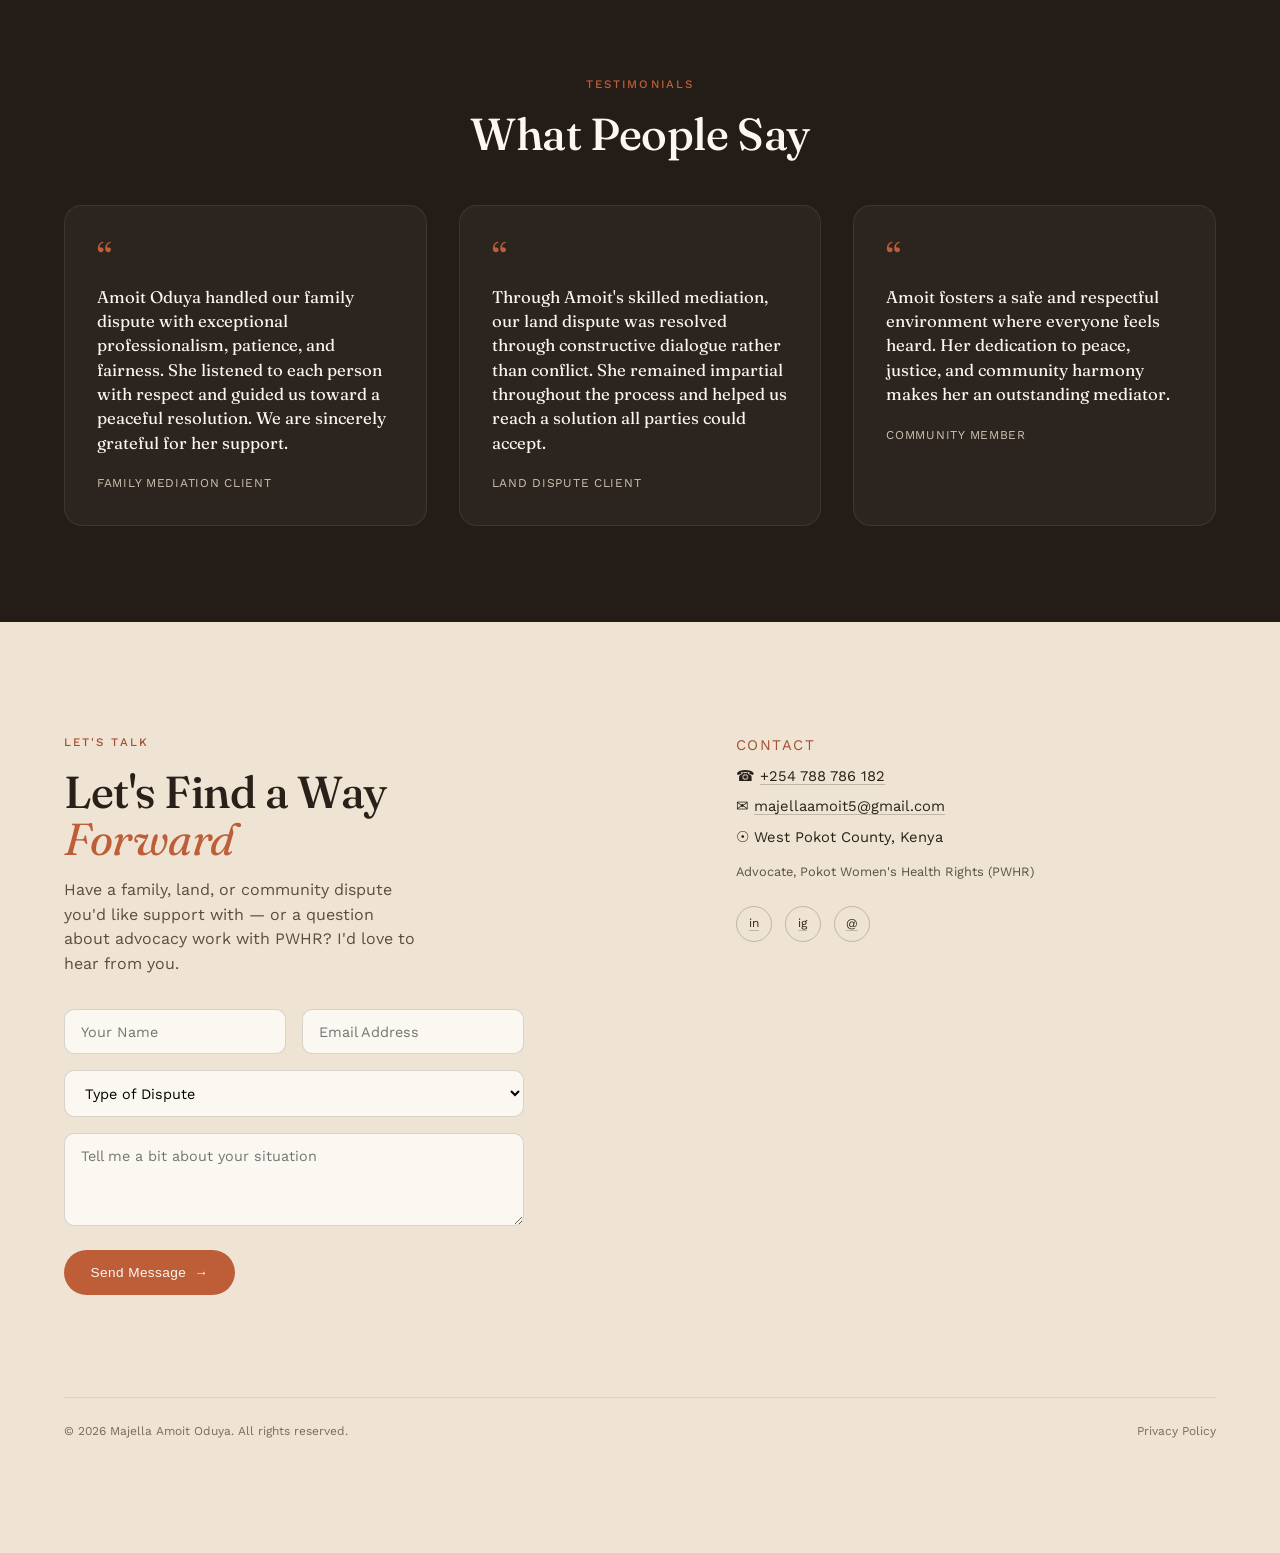
==== commit 12ccd6eb: "Wire contact form to Formspree, fix email address" ====
--- a/index.html
+++ b/index.html
@@ -12,6 +12,17 @@
 <link href="https://fonts.googleapis.com/css2?family=Fraunces:ital,wght@0,400;0,500;0,600;1,400;1,500&family=Work+Sans:wght@300;400;500;600&display=swap" rel="stylesheet">
 
 <link rel="stylesheet" href="css/style.css" />
+
+<!-- SEO / social preview tags -->
+<link rel="canonical" href="https://loz16.github.io/amoit-oduya-mediator/" />
+<meta name="keywords" content="community mediator, family mediation, land dispute mediation, West Pokot, Kenya, women's rights advocate, PWHR, Pokot Women's Health Rights" />
+<meta property="og:title" content="Majella Amoit Oduya | Community Mediator" />
+<meta property="og:description" content="Community mediator and advocate with Pokot Women's Health Rights (PWHR), resolving family, land, and community disputes through peaceful dialogue in West Pokot County, Kenya." />
+<meta property="og:type" content="website" />
+<meta property="og:url" content="https://loz16.github.io/amoit-oduya-mediator/" />
+<meta property="og:image" content="https://loz16.github.io/amoit-oduya-mediator/images/portrait.jpg" />
+<meta name="twitter:card" content="summary_large_image" />
+
 </head>
 <body>
 
@@ -240,12 +251,12 @@
       or a question about advocacy work with PWHR? I'd love to hear from you.
     </p>
 
-    <form class="contact__form" id="contactForm">
+    <form class="contact__form" id="contactForm" action="https://formspree.io/f/xqeredrn" method="POST">
       <div class="form__row">
-        <input type="text" placeholder="Your Name" required />
-        <input type="email" placeholder="Email Address" required />
+        <input type="text" name="name" placeholder="Your Name" required />
+        <input type="email" name="email" placeholder="Email Address" required />
       </div>
-      <select required>
+      <select name="dispute_type" required>
         <option value="" disabled selected>Type of Dispute</option>
         <option>Family Dispute</option>
         <option>Land Dispute</option>
@@ -253,15 +264,16 @@
         <option>Women's / Girls' Rights Matter</option>
         <option>Other</option>
       </select>
-      <textarea placeholder="Tell me a bit about your situation" rows="4" required></textarea>
+      <textarea name="message" placeholder="Tell me a bit about your situation" rows="4" required></textarea>
       <button type="submit" class="btn btn--solid">Send Message <span class="arrow">&rarr;</span></button>
+      <p class="contact__form-status" id="formStatus" role="status"></p>
     </form>
   </div>
 
   <div class="contact__right">
     <p class="contact__label">CONTACT</p>
     <p>&#9742; <a href="tel:+254788786182">+254 788 786 182</a></p>
-    <p>&#9993; <a href="mailto:majellaoduya5@gmail.com">majellaoduya5@gmail.com</a></p>
+    <p>&#9993; <a href="mailto:majellaamoit5@gmail.com">majellaamoit5@gmail.com</a></p>
     <p>&#9737; West Pokot County, Kenya</p>
     <p style="margin-top:0.8rem; font-size:0.8rem; opacity:0.75;">Advocate, Pokot Women's Health Rights (PWHR)</p>
 
--- a/css/style.css
+++ b/css/style.css
@@ -425,6 +425,13 @@
   font-size: 0.9rem;
 }
 .contact__form button { align-self: flex-start; margin-top: 0.5rem; }
+.contact__form-status {
+  font-size: 0.85rem;
+  margin-top: 0.4rem;
+  min-height: 1.2em;
+}
+.contact__form-status--success { color: #3f7a4e; }
+.contact__form-status--error { color: #b3422f; }
 
 .contact__label { font-size: 0.75rem; letter-spacing: 0.1em; color: var(--terracotta-dark); margin-bottom: 0.8rem; }
 .contact__right p { font-size: 0.92rem; margin-bottom: 0.5rem; }
